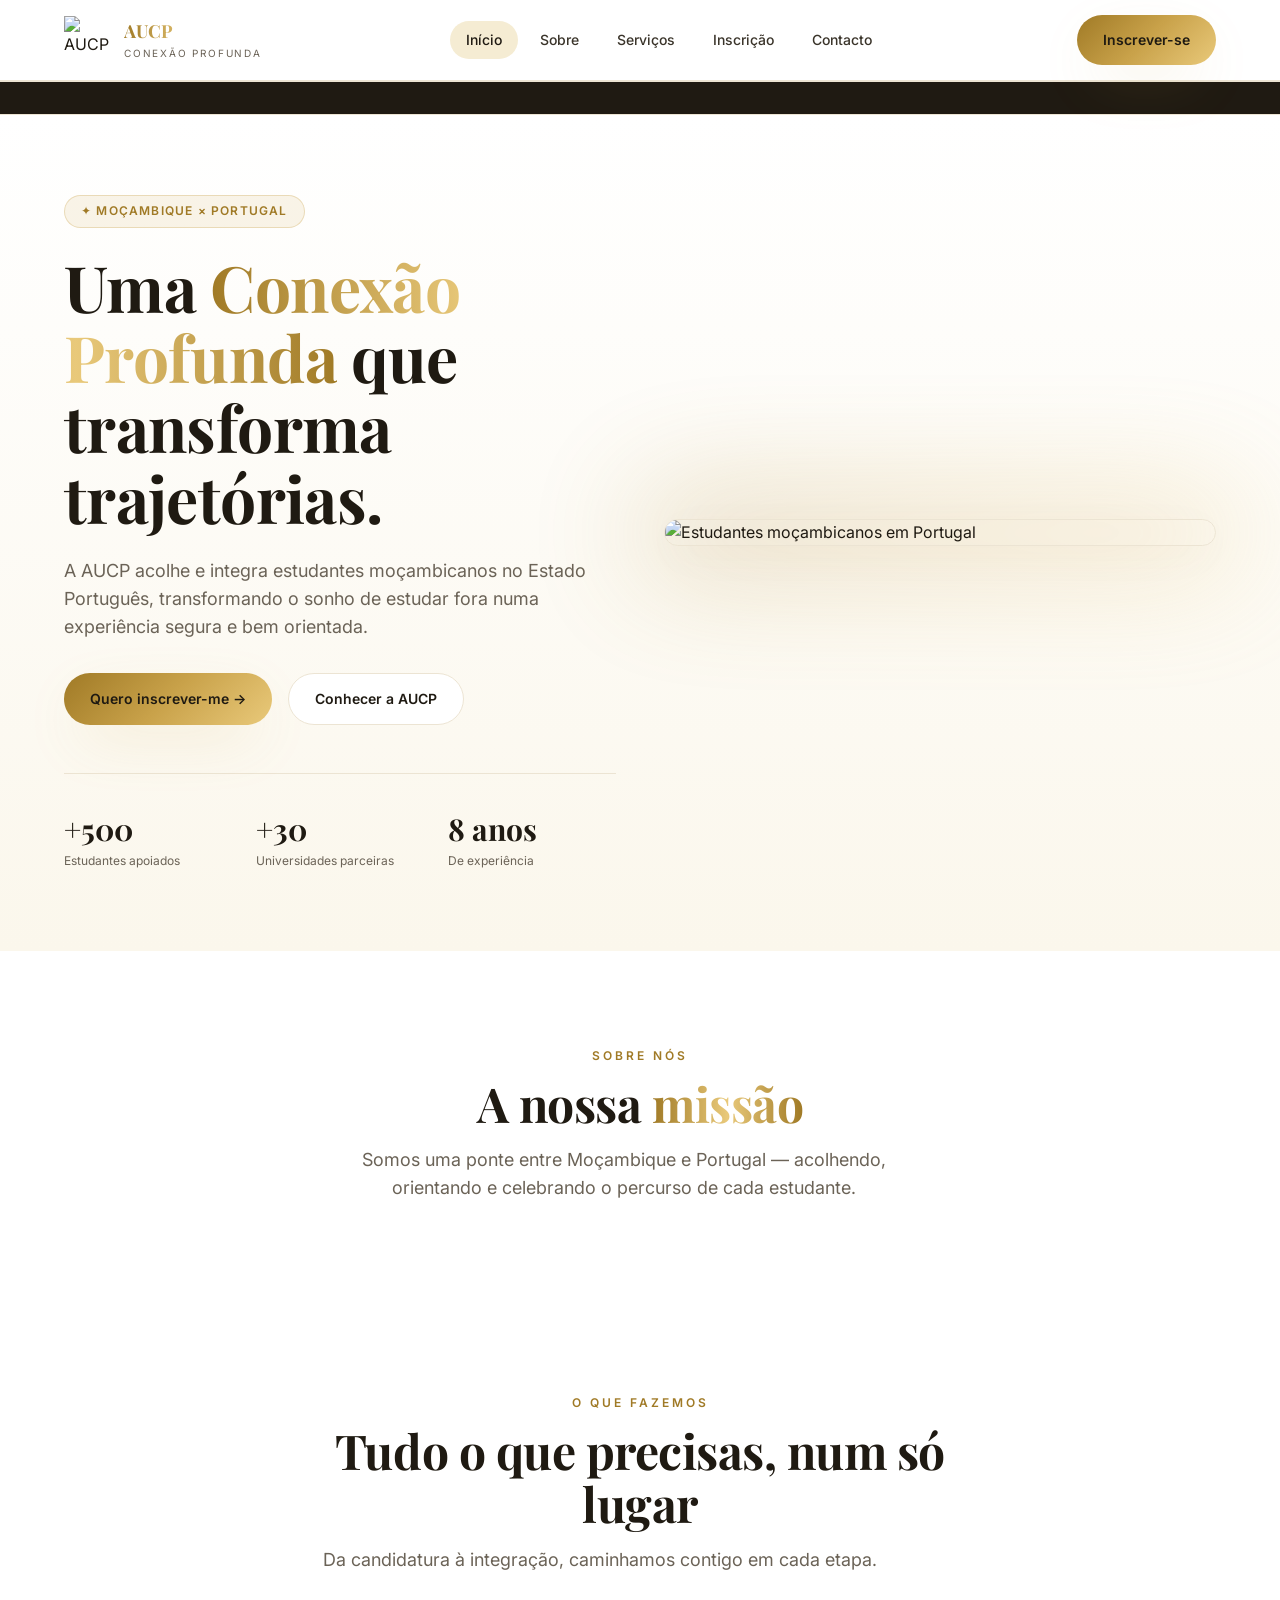
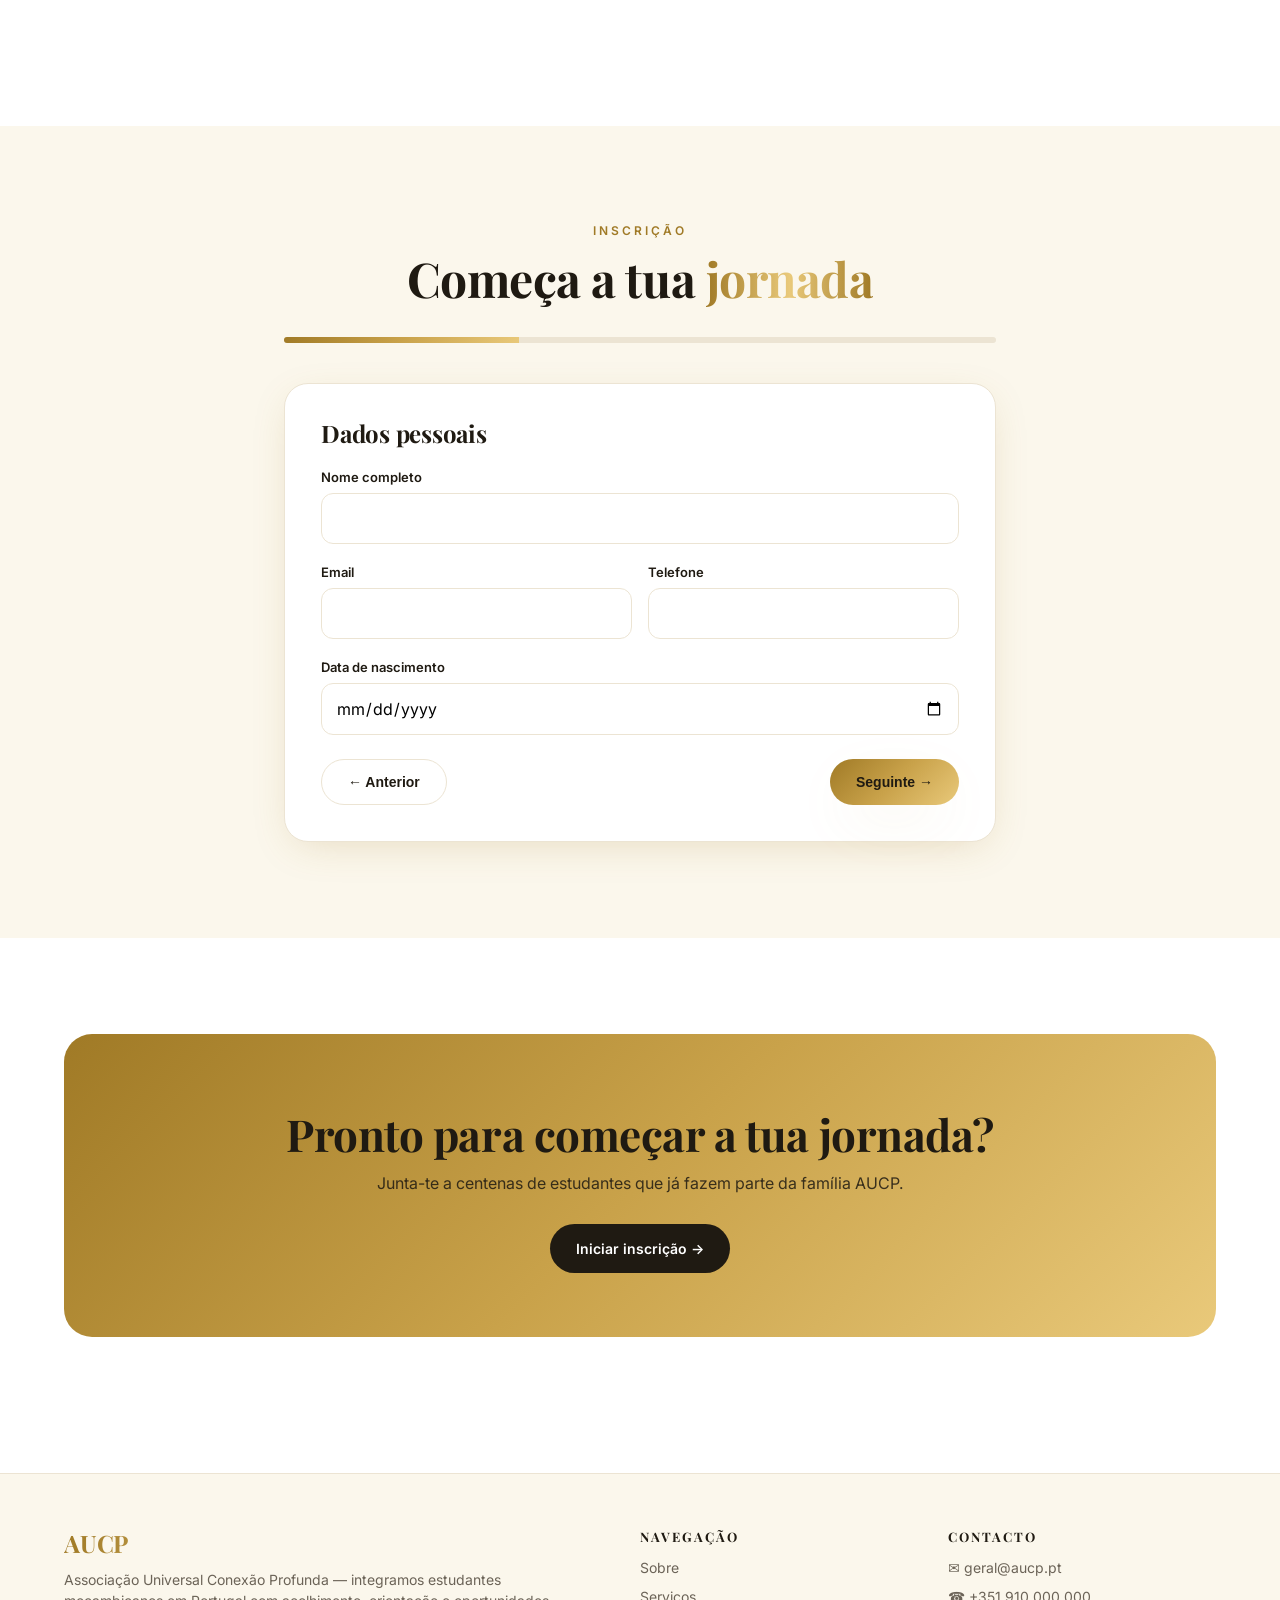
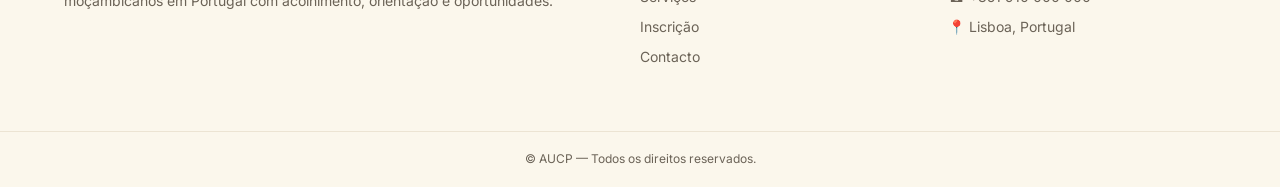
==== index.html @ ed5bcdd0 "Add files via upload" ====
<!DOCTYPE html>
<html lang="pt">
<head>
<meta charset="UTF-8" />
<meta name="viewport" content="width=device-width, initial-scale=1.0" />
<title>AUCP — Associação Universal Conexão Profunda</title>
<meta name="description" content="Integramos estudantes moçambicanos no Estado Português com acolhimento, orientação e oportunidades." />
<link rel="preconnect" href="https://fonts.googleapis.com">
<link rel="preconnect" href="https://fonts.gstatic.com" crossorigin>
<link href="https://fonts.googleapis.com/css2?family=Inter:wght@400;500;600;700&family=Playfair+Display:wght@600;700;800&display=swap" rel="stylesheet">
<link rel="stylesheet" href="styles.css" />
</head>
<body>

<!-- NAVBAR -->
<header class="navbar">
  <div class="container nav-inner">
    <a href="#" class="brand">
      <img src="assets/aucp-logo.png" alt="AUCP" />
      <div>
        <div class="brand-name gold-shimmer">AUCP</div>
        <div class="brand-sub">Conexão Profunda</div>
      </div>
    </a>
    <nav class="nav-links" id="navLinks">
      <a href="#inicio" class="active">Início</a>
      <a href="#sobre">Sobre</a>
      <a href="#servicos">Serviços</a>
      <a href="#inscricao">Inscrição</a>
      <a href="#contacto">Contacto</a>
    </nav>
    <a href="#inscricao" class="btn btn-gold nav-cta">Inscrever-se</a>
    <button class="menu-btn" id="menuBtn" aria-label="Menu">☰</button>
  </div>
</header>

<!-- MARQUEE -->
<div class="marquee">
  <div class="marquee-track" id="marqueeTrack">
    <!-- preenchido por JS -->
  </div>
</div>

<!-- HERO -->
<section id="inicio" class="hero">
  <div class="container hero-grid">
    <div class="float-up">
      <div class="badge">✦ Moçambique × Portugal</div>
      <h1>Uma <span class="gold-shimmer">Conexão Profunda</span> que transforma trajetórias.</h1>
      <p class="lead">A AUCP acolhe e integra estudantes moçambicanos no Estado Português,
        transformando o sonho de estudar fora numa experiência segura e bem orientada.</p>
      <div class="hero-cta">
        <a href="#inscricao" class="btn btn-gold">Quero inscrever-me →</a>
        <a href="#sobre" class="btn btn-outline">Conhecer a AUCP</a>
      </div>
      <dl class="stats">
        <div><dt>+500</dt><dd>Estudantes apoiados</dd></div>
        <div><dt>+30</dt><dd>Universidades parceiras</dd></div>
        <div><dt>8 anos</dt><dd>De experiência</dd></div>
      </dl>
    </div>
    <div class="hero-img-wrap">
      <div class="hero-glow"></div>
      <img src="assets/hero-students.jpg" alt="Estudantes moçambicanos em Portugal" />
    </div>
  </div>
</section>

<!-- SOBRE -->
<section id="sobre" class="section">
  <div class="container center-narrow">
    <p class="eyebrow">Sobre nós</p>
    <h2>A nossa <span class="gold-shimmer">missão</span></h2>
    <p class="lead">Somos uma ponte entre Moçambique e Portugal — acolhendo, orientando e celebrando o percurso de cada estudante.</p>
  </div>
</section>

<!-- SERVIÇOS / FEATURES -->
<section id="servicos" class="section">
  <div class="container">
    <div class="center-narrow">
      <p class="eyebrow">O que fazemos</p>
      <h2>Tudo o que precisas, num só lugar</h2>
      <p class="lead">Da candidatura à integração, caminhamos contigo em cada etapa.</p>
    </div>
    <div class="grid-4" id="featuresGrid"></div>
  </div>
</section>

<!-- INSCRIÇÃO -->
<section id="inscricao" class="section section-soft">
  <div class="container form-wrap">
    <div class="center-narrow">
      <p class="eyebrow">Inscrição</p>
      <h2>Começa a tua <span class="gold-shimmer">jornada</span></h2>
    </div>

    <div class="progress-bar"><div class="progress" id="progress"></div></div>
    <div class="steps-indicator" id="stepsIndicator"></div>

    <form id="inscricaoForm" class="card">
      <!-- Step 1 -->
      <div class="step active" data-step="1">
        <h3>Dados pessoais</h3>
        <div class="field"><label>Nome completo</label><input required name="nome" /></div>
        <div class="row">
          <div class="field"><label>Email</label><input required type="email" name="email" /></div>
          <div class="field"><label>Telefone</label><input required name="telefone" /></div>
        </div>
        <div class="field"><label>Data de nascimento</label><input required type="date" name="nascimento" /></div>
      </div>

      <!-- Step 2 -->
      <div class="step" data-step="2">
        <h3>Académico</h3>
        <div class="field"><label>Universidade pretendida</label><input required name="universidade" /></div>
        <div class="field"><label>Curso</label><input required name="curso" /></div>
        <div class="field">
          <label>Nível</label>
          <select required name="nivel">
            <option value="">Seleciona…</option>
            <option>Licenciatura</option>
            <option>Mestrado</option>
            <option>Doutoramento</option>
          </select>
        </div>
      </div>

      <!-- Step 3 -->
      <div class="step" data-step="3">
        <h3>Apoio pretendido</h3>
        <div class="checks">
          <label><input type="checkbox" name="apoio" value="Visto" /> Visto & legalização</label>
          <label><input type="checkbox" name="apoio" value="Alojamento" /> Alojamento</label>
          <label><input type="checkbox" name="apoio" value="Mentoria" /> Mentoria académica</label>
          <label><input type="checkbox" name="apoio" value="Acolhimento" /> Acolhimento à chegada</label>
        </div>
        <div class="field"><label>Mensagem (opcional)</label><textarea name="mensagem" rows="4"></textarea></div>
      </div>

      <div class="form-actions">
        <button type="button" class="btn btn-outline" id="btnPrev">← Anterior</button>
        <button type="button" class="btn btn-gold" id="btnNext">Seguinte →</button>
        <button type="submit" class="btn btn-gold" id="btnSubmit" style="display:none">Enviar inscrição ✓</button>
      </div>
    </form>

    <div id="successMsg" class="card success" style="display:none">
      <h3>✓ Inscrição enviada!</h3>
      <p>Obrigado. Entraremos em contacto em breve.</p>
    </div>
  </div>
</section>

<!-- CONTACTO / CTA -->
<section id="contacto" class="section">
  <div class="container">
    <div class="cta-band">
      <h2>Pronto para começar a tua jornada?</h2>
      <p>Junta-te a centenas de estudantes que já fazem parte da família AUCP.</p>
      <a href="#inscricao" class="btn btn-dark">Iniciar inscrição →</a>
    </div>
  </div>
</section>

<!-- FOOTER -->
<footer class="footer">
  <div class="container footer-grid">
    <div>
      <h3 class="gold-shimmer">AUCP</h3>
      <p>Associação Universal Conexão Profunda — integramos estudantes moçambicanos em Portugal com acolhimento, orientação e oportunidades.</p>
    </div>
    <div>
      <h4>Navegação</h4>
      <ul><li><a href="#sobre">Sobre</a></li><li><a href="#servicos">Serviços</a></li><li><a href="#inscricao">Inscrição</a></li><li><a href="#contacto">Contacto</a></li></ul>
    </div>
    <div>
      <h4>Contacto</h4>
      <ul>
        <li>✉ geral@aucp.pt</li>
        <li>☎ +351 910 000 000</li>
        <li>📍 Lisboa, Portugal</li>
      </ul>
    </div>
  </div>
  <div class="footer-bottom">© <span id="year"></span> AUCP — Todos os direitos reservados.</div>
</footer>

<script src="script.js"></script>
</body>
</html>
---- styles.css ----
:root{
  --bg:#ffffff;
  --fg:#1f1a12;
  --muted:#6b6357;
  --border:#ece4d3;
  --card:#ffffff;
  --soft:#fbf7ec;
  --gold:#c9a24a;
  --gold-deep:#a07a26;
  --gold-glow:#e9c97a;
  --gradient-gold:linear-gradient(135deg,var(--gold-deep),var(--gold),var(--gold-glow));
  --gradient-soft:linear-gradient(180deg,#fff,#fbf7ec);
  --shadow-gold:0 20px 60px -20px rgba(201,162,74,.45);
  --shadow-elegant:0 10px 40px -12px rgba(160,122,38,.25);
}
*{box-sizing:border-box;margin:0;padding:0}
html{scroll-behavior:smooth}
body{font-family:'Inter',system-ui,sans-serif;color:var(--fg);background:var(--bg);line-height:1.55}
h1,h2,h3,h4{font-family:'Playfair Display',Georgia,serif;letter-spacing:-.01em;line-height:1.1}
a{color:inherit;text-decoration:none}
img{max-width:100%;display:block}
.container{max-width:1200px;margin:0 auto;padding:0 24px}

/* gold shimmer */
.gold-shimmer{
  background:linear-gradient(90deg,var(--gold-deep),var(--gold-glow),var(--gold-deep),var(--gold-glow),var(--gold-deep));
  background-size:200% auto;-webkit-background-clip:text;background-clip:text;color:transparent;
  animation:shimmer 6s linear infinite;
}
@keyframes shimmer{0%{background-position:-200% 0}100%{background-position:200% 0}}

/* NAV */
.navbar{position:sticky;top:0;z-index:50;background:rgba(255,255,255,.85);backdrop-filter:blur(14px);border-bottom:1px solid var(--border)}
.nav-inner{display:flex;align-items:center;justify-content:space-between;height:80px}
.brand{display:flex;align-items:center;gap:12px}
.brand img{width:48px;height:48px;object-fit:contain}
.brand-name{font-family:'Playfair Display',serif;font-weight:700;font-size:18px}
.brand-sub{font-size:10px;letter-spacing:.18em;text-transform:uppercase;color:var(--muted)}
.nav-links{display:flex;gap:6px}
.nav-links a{padding:8px 16px;border-radius:999px;font-size:14px;font-weight:500;color:#3a342a;transition:.2s}
.nav-links a:hover,.nav-links a.active{background:#f5ecd3;color:var(--fg)}
.menu-btn{display:none;background:none;border:none;font-size:26px;cursor:pointer}

/* Buttons */
.btn{display:inline-flex;align-items:center;gap:8px;padding:14px 26px;border-radius:999px;font-weight:600;font-size:14px;cursor:pointer;border:none;transition:.25s;text-align:center}
.btn-gold{background-image:var(--gradient-gold);color:#1f1a12;box-shadow:var(--shadow-gold)}
.btn-gold:hover{transform:scale(1.05)}
.btn-outline{background:#fff;border:1px solid var(--border);color:var(--fg)}
.btn-outline:hover{border-color:var(--gold)}
.btn-dark{background:var(--fg);color:#fff}
.btn-dark:hover{transform:scale(1.05)}

/* Marquee */
.marquee{overflow:hidden;background:var(--fg);color:#fff;border-top:1px solid var(--border);border-bottom:1px solid var(--border)}
.marquee-track{display:flex;gap:48px;padding:16px 0;white-space:nowrap;animation:marquee 35s linear infinite;width:max-content}
.marquee-item{display:flex;align-items:center;gap:12px;font-size:14px;font-weight:500}
.marquee-item .ico{color:var(--gold)}
.marquee-item .sep{color:var(--gold)}
@keyframes marquee{0%{transform:translateX(0)}100%{transform:translateX(-50%)}}

/* Hero */
.hero{position:relative;background:var(--gradient-soft);padding:80px 0}
.hero-grid{display:grid;gap:48px;grid-template-columns:1fr 1fr;align-items:center}
.badge{display:inline-flex;align-items:center;gap:8px;padding:6px 16px;border-radius:999px;background:rgba(201,162,74,.12);border:1px solid rgba(201,162,74,.3);color:var(--gold-deep);font-size:12px;font-weight:600;text-transform:uppercase;letter-spacing:.1em}
.hero h1{font-size:clamp(36px,5vw,72px);margin:24px 0 24px;font-weight:700}
.lead{color:var(--muted);font-size:18px;max-width:560px}
.hero-cta{display:flex;flex-wrap:wrap;gap:16px;margin-top:32px}
.stats{margin-top:48px;padding-top:32px;border-top:1px solid var(--border);display:grid;grid-template-columns:repeat(3,1fr);gap:24px}
.stats dt{font-family:'Playfair Display',serif;font-size:30px;font-weight:700}
.stats dd{font-size:12px;color:var(--muted)}
.hero-img-wrap{position:relative}
.hero-glow{position:absolute;inset:-24px;background:var(--gradient-gold);filter:blur(60px);opacity:.3;border-radius:32px;z-index:0}
.hero-img-wrap img{position:relative;border-radius:32px;border:1px solid var(--border);box-shadow:var(--shadow-elegant);width:100%;height:auto;object-fit:cover}

/* Sections */
.section{padding:96px 0}
.section-soft{background:var(--soft)}
.center-narrow{max-width:640px;margin:0 auto;text-align:center}
.eyebrow{font-size:12px;font-weight:600;letter-spacing:.25em;text-transform:uppercase;color:var(--gold-deep)}
.section h2{font-size:clamp(32px,4vw,48px);font-weight:700;margin:12px 0 16px}

/* Features grid */
.grid-4{display:grid;gap:24px;grid-template-columns:repeat(4,1fr);margin-top:56px}
.feature{padding:28px;border:1px solid var(--border);border-radius:20px;background:#fff;transition:.25s}
.feature:hover{transform:translateY(-4px);border-color:var(--gold);box-shadow:var(--shadow-elegant)}
.feature .icon{display:inline-flex;width:48px;height:48px;border-radius:14px;background-image:var(--gradient-gold);align-items:center;justify-content:center;font-size:22px;color:#1f1a12}
.feature h3{font-size:20px;margin:18px 0 8px}
.feature p{font-size:14px;color:var(--muted)}

/* Form */
.form-wrap{max-width:760px}
.progress-bar{height:6px;background:var(--border);border-radius:999px;margin:32px 0 16px;overflow:hidden}
.progress{height:100%;background-image:var(--gradient-gold);width:33%;transition:width .4s}
.steps-indicator{display:flex;justify-content:center;gap:12px;margin-bottom:24px}
.step-dot{width:32px;height:32px;border-radius:50%;background:#fff;border:2px solid var(--border);display:flex;align-items:center;justify-content:center;font-size:13px;font-weight:600;color:var(--muted)}
.step-dot.active{background-image:var(--gradient-gold);border-color:transparent;color:#1f1a12}
.card{background:#fff;border:1px solid var(--border);border-radius:24px;padding:36px;box-shadow:var(--shadow-elegant)}
.step{display:none;animation:floatUp .5s ease both}
.step.active{display:block}
.step h3{font-size:24px;margin-bottom:20px}
.field{margin-bottom:18px;display:flex;flex-direction:column;gap:6px}
.field label{font-size:13px;font-weight:600}
.field input,.field select,.field textarea{padding:12px 14px;border:1px solid var(--border);border-radius:12px;font:inherit;background:#fff;transition:.2s}
.field input:focus,.field select:focus,.field textarea:focus{outline:none;border-color:var(--gold);box-shadow:0 0 0 3px rgba(201,162,74,.18)}
.row{display:grid;grid-template-columns:1fr 1fr;gap:16px}
.checks{display:grid;grid-template-columns:1fr 1fr;gap:12px;margin-bottom:18px}
.checks label{display:flex;align-items:center;gap:8px;padding:12px;border:1px solid var(--border);border-radius:12px;cursor:pointer;font-size:14px}
.checks label:hover{border-color:var(--gold)}
.form-actions{display:flex;justify-content:space-between;gap:12px;margin-top:24px}
.success{text-align:center;background:linear-gradient(135deg,#fff,#fbf3df);border-color:var(--gold)}
.success h3{font-size:28px;color:var(--gold-deep);margin-bottom:8px}

/* CTA */
.cta-band{background-image:var(--gradient-gold);border-radius:28px;padding:64px 24px;text-align:center;color:#1f1a12}
.cta-band h2{font-size:clamp(28px,4vw,44px);margin-bottom:12px}
.cta-band p{margin-bottom:28px;opacity:.85}

/* Footer */
.footer{border-top:1px solid var(--border);background:#fbf7ec;margin-top:40px}
.footer-grid{display:grid;grid-template-columns:2fr 1fr 1fr;gap:40px;padding:56px 24px}
.footer h3{font-size:24px;margin-bottom:12px}
.footer h4{font-size:13px;text-transform:uppercase;letter-spacing:.15em;margin-bottom:12px}
.footer p,.footer li{font-size:14px;color:var(--muted);margin-bottom:8px;list-style:none}
.footer a:hover{color:var(--fg)}
.footer-bottom{border-top:1px solid var(--border);text-align:center;padding:18px;font-size:12px;color:var(--muted)}

/* anim */
@keyframes floatUp{from{opacity:0;transform:translateY(20px)}to{opacity:1;transform:translateY(0)}}
.float-up{animation:floatUp .8s ease both}

/* Responsive */
@media (max-width: 960px){
  .nav-links,.nav-cta{display:none}
  .menu-btn{display:block}
  .nav-links.open{display:flex;flex-direction:column;position:absolute;top:80px;left:0;right:0;background:#fff;padding:16px 24px;border-bottom:1px solid var(--border)}
  .hero-grid{grid-template-columns:1fr}
  .grid-4{grid-template-columns:repeat(2,1fr)}
  .footer-grid{grid-template-columns:1fr}
  .row,.checks{grid-template-columns:1fr}
  .section{padding:64px 0}
}
@media (max-width: 520px){
  .grid-4{grid-template-columns:1fr}
  .stats{grid-template-columns:1fr 1fr 1fr;gap:12px}
  .stats dt{font-size:22px}
}
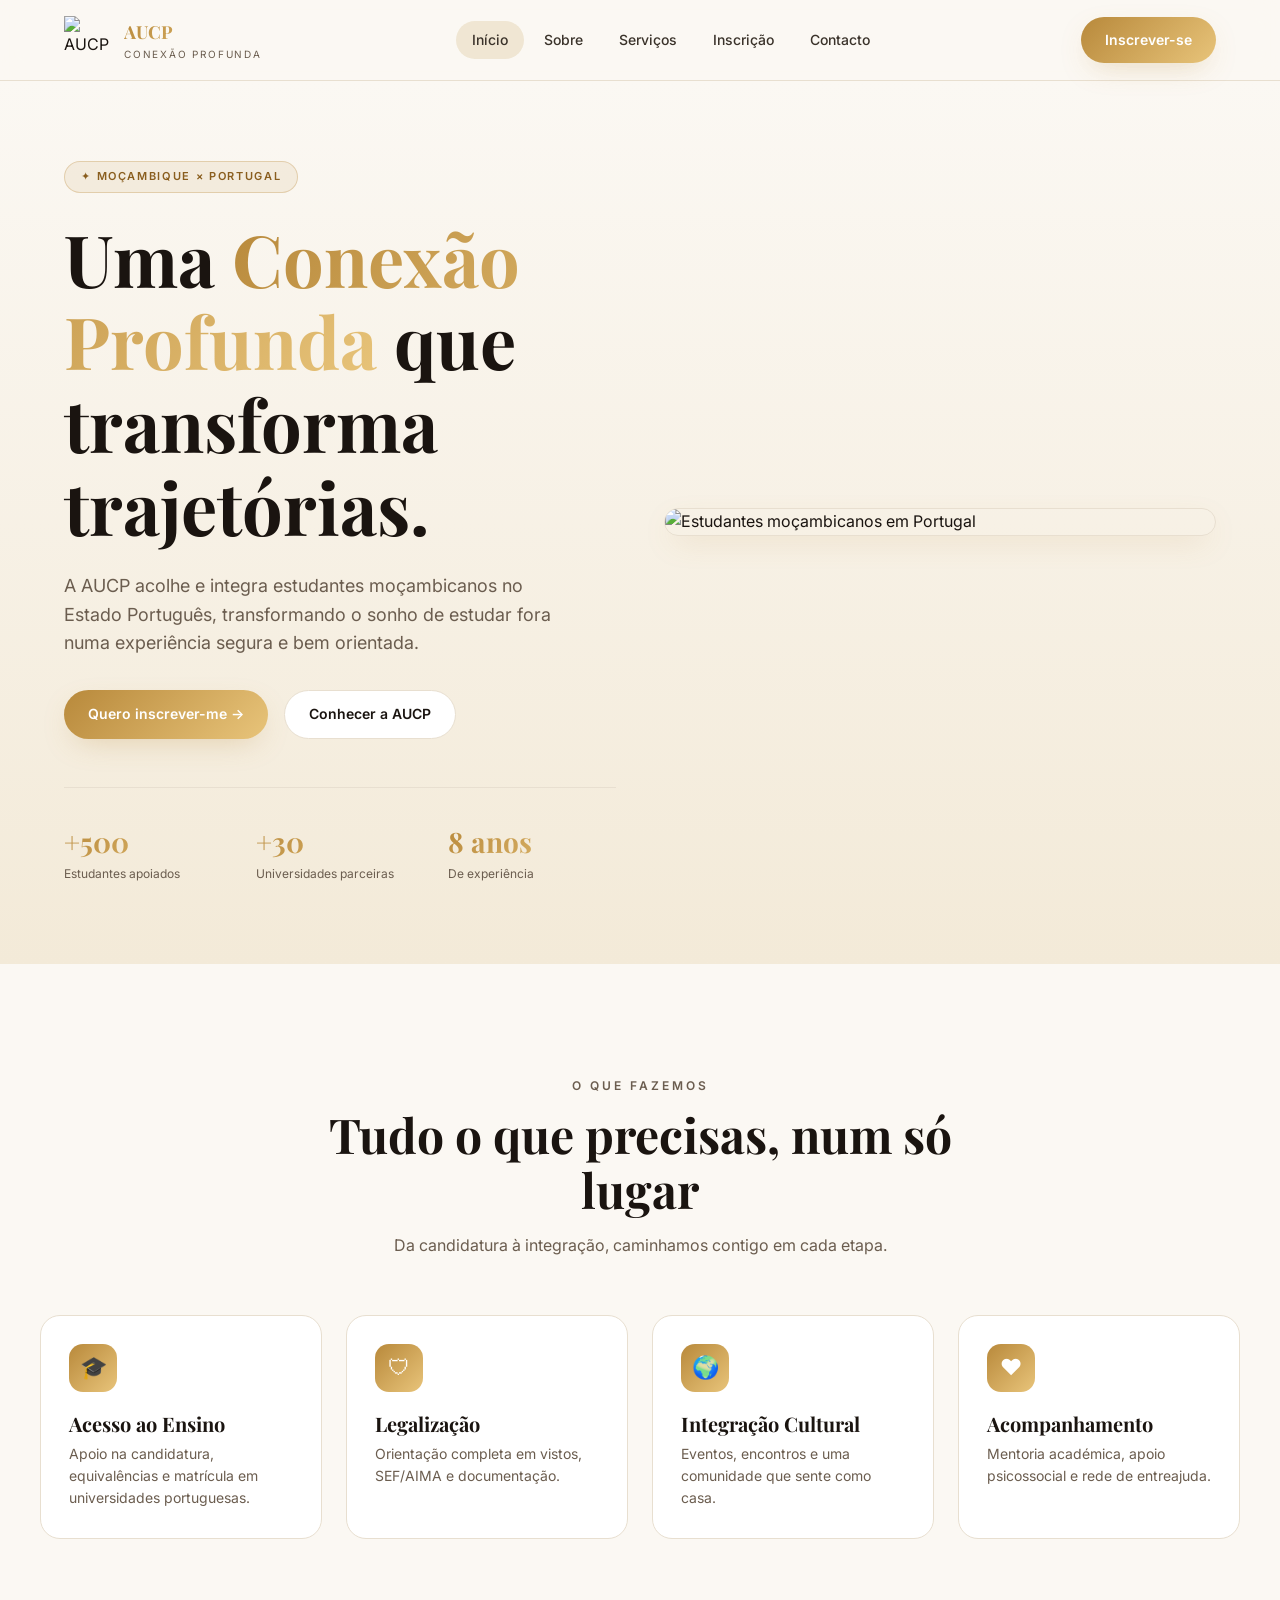
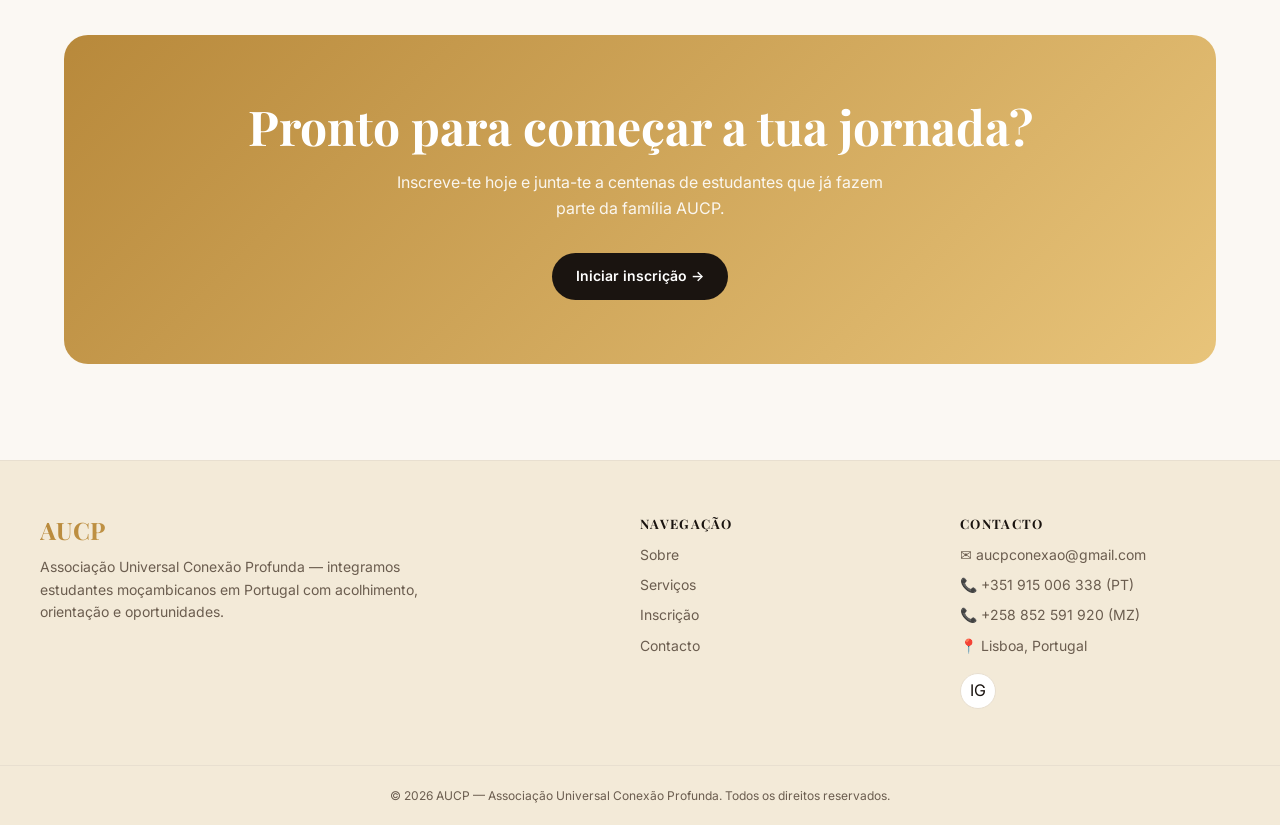
==== commit a8711779: "Add files via upload" ====
--- a/index.html
+++ b/index.html
@@ -1,191 +1,44 @@
-<!DOCTYPE html>
-<html lang="pt">
-<head>
-<meta charset="UTF-8" />
-<meta name="viewport" content="width=device-width, initial-scale=1.0" />
-<title>AUCP — Associação Universal Conexão Profunda</title>
-<meta name="description" content="Integramos estudantes moçambicanos no Estado Português com acolhimento, orientação e oportunidades." />
-<link rel="preconnect" href="https://fonts.googleapis.com">
-<link rel="preconnect" href="https://fonts.gstatic.com" crossorigin>
-<link href="https://fonts.googleapis.com/css2?family=Inter:wght@400;500;600;700&family=Playfair+Display:wght@600;700;800&display=swap" rel="stylesheet">
-<link rel="stylesheet" href="styles.css" />
-</head>
-<body>
+<!doctype html><html lang="pt-PT"><head><meta charset="utf-8"><meta name="viewport" content="width=device-width,initial-scale=1"><title>AUCP — Associação Universal Conexão Profunda</title><meta name="description" content="Integramos estudantes moçambicanos no Estado Português com acolhimento, orientação e oportunidades."><link rel="preconnect" href="https://fonts.googleapis.com"><link rel="preconnect" href="https://fonts.gstatic.com" crossorigin><link href="https://fonts.googleapis.com/css2?family=Inter:wght@400;500;600;700&family=Playfair+Display:wght@600;700&display=swap" rel="stylesheet"><link rel="stylesheet" href="styles.css"><link rel="icon" href="assets/logo.jpeg"></head><body>
+<header class="nav"><div class="container nav-inner">
+<a href="index.html" class="brand"><img src="assets/logo.jpeg" alt="AUCP"><div><div class="brand-name gold">AUCP</div><div class="brand-sub">Conexão Profunda</div></div></a>
+<nav class="nav-links">
+<a data-nav href="index.html">Início</a><a data-nav href="sobre.html">Sobre</a><a data-nav href="servicos.html">Serviços</a><a data-nav href="inscricao.html">Inscrição</a><a data-nav href="contacto.html">Contacto</a>
+</nav>
+<a href="inscricao.html" class="btn btn-gold nav-cta">Inscrever-se</a>
+<button class="menu-btn" id="menuBtn" aria-label="Menu">☰</button>
+</div><div class="mobile-menu" id="mobileMenu">
+<a href="index.html">Início</a><a href="sobre.html">Sobre</a><a href="servicos.html">Serviços</a><a href="inscricao.html">Inscrição</a><a href="contacto.html">Contacto</a>
+</div></header>
+<section class="hero"><div class="container hero-grid">
+<div>
+<span class="chip">✦ Moçambique × Portugal</span>
+<h1>Uma <span class="gold">Conexão Profunda</span> que transforma trajetórias.</h1>
+<p class="lead">A AUCP acolhe e integra estudantes moçambicanos no Estado Português, transformando o sonho de estudar fora numa experiência segura e bem orientada.</p>
+<div class="hero-actions"><a href="inscricao.html" class="btn btn-gold">Quero inscrever-me →</a><a href="sobre.html" class="btn btn-outline">Conhecer a AUCP</a></div>
+<dl class="stats"><div><dt class="gold">+500</dt><dd>Estudantes apoiados</dd></div><div><dt class="gold">+30</dt><dd>Universidades parceiras</dd></div><div><dt class="gold">8 anos</dt><dd>De experiência</dd></div></dl>
+</div>
+<div class="hero-img-wrap"><img src="assets/hero.jpg" alt="Estudantes moçambicanos em Portugal"></div>
+</div></section>
 
-<!-- NAVBAR -->
-<header class="navbar">
-  <div class="container nav-inner">
-    <a href="#" class="brand">
-      <img src="assets/aucp-logo.png" alt="AUCP" />
-      <div>
-        <div class="brand-name gold-shimmer">AUCP</div>
-        <div class="brand-sub">Conexão Profunda</div>
-      </div>
-    </a>
-    <nav class="nav-links" id="navLinks">
-      <a href="#inicio" class="active">Início</a>
-      <a href="#sobre">Sobre</a>
-      <a href="#servicos">Serviços</a>
-      <a href="#inscricao">Inscrição</a>
-      <a href="#contacto">Contacto</a>
-    </nav>
-    <a href="#inscricao" class="btn btn-gold nav-cta">Inscrever-se</a>
-    <button class="menu-btn" id="menuBtn" aria-label="Menu">☰</button>
-  </div>
-</header>
-
-<!-- MARQUEE -->
-<div class="marquee">
-  <div class="marquee-track" id="marqueeTrack">
-    <!-- preenchido por JS -->
-  </div>
+<section class="pad container">
+<div class="section-head"><p class="eyebrow">O que fazemos</p><h2>Tudo o que precisas, num só lugar</h2><p>Da candidatura à integração, caminhamos contigo em cada etapa.</p></div>
+<div class="grid-features">
+<div class="card"><div class="icon-box">🎓</div><h3>Acesso ao Ensino</h3><p>Apoio na candidatura, equivalências e matrícula em universidades portuguesas.</p></div>
+<div class="card"><div class="icon-box">🛡</div><h3>Legalização</h3><p>Orientação completa em vistos, SEF/AIMA e documentação.</p></div>
+<div class="card"><div class="icon-box">🌍</div><h3>Integração Cultural</h3><p>Eventos, encontros e uma comunidade que sente como casa.</p></div>
+<div class="card"><div class="icon-box">♥</div><h3>Acompanhamento</h3><p>Mentoria académica, apoio psicossocial e rede de entreajuda.</p></div>
 </div>
-
-<!-- HERO -->
-<section id="inicio" class="hero">
-  <div class="container hero-grid">
-    <div class="float-up">
-      <div class="badge">✦ Moçambique × Portugal</div>
-      <h1>Uma <span class="gold-shimmer">Conexão Profunda</span> que transforma trajetórias.</h1>
-      <p class="lead">A AUCP acolhe e integra estudantes moçambicanos no Estado Português,
-        transformando o sonho de estudar fora numa experiência segura e bem orientada.</p>
-      <div class="hero-cta">
-        <a href="#inscricao" class="btn btn-gold">Quero inscrever-me →</a>
-        <a href="#sobre" class="btn btn-outline">Conhecer a AUCP</a>
-      </div>
-      <dl class="stats">
-        <div><dt>+500</dt><dd>Estudantes apoiados</dd></div>
-        <div><dt>+30</dt><dd>Universidades parceiras</dd></div>
-        <div><dt>8 anos</dt><dd>De experiência</dd></div>
-      </dl>
-    </div>
-    <div class="hero-img-wrap">
-      <div class="hero-glow"></div>
-      <img src="assets/hero-students.jpg" alt="Estudantes moçambicanos em Portugal" />
-    </div>
-  </div>
 </section>
 
-<!-- SOBRE -->
-<section id="sobre" class="section">
-  <div class="container center-narrow">
-    <p class="eyebrow">Sobre nós</p>
-    <h2>A nossa <span class="gold-shimmer">missão</span></h2>
-    <p class="lead">Somos uma ponte entre Moçambique e Portugal — acolhendo, orientando e celebrando o percurso de cada estudante.</p>
-  </div>
-</section>
-
-<!-- SERVIÇOS / FEATURES -->
-<section id="servicos" class="section">
-  <div class="container">
-    <div class="center-narrow">
-      <p class="eyebrow">O que fazemos</p>
-      <h2>Tudo o que precisas, num só lugar</h2>
-      <p class="lead">Da candidatura à integração, caminhamos contigo em cada etapa.</p>
-    </div>
-    <div class="grid-4" id="featuresGrid"></div>
-  </div>
-</section>
-
-<!-- INSCRIÇÃO -->
-<section id="inscricao" class="section section-soft">
-  <div class="container form-wrap">
-    <div class="center-narrow">
-      <p class="eyebrow">Inscrição</p>
-      <h2>Começa a tua <span class="gold-shimmer">jornada</span></h2>
-    </div>
-
-    <div class="progress-bar"><div class="progress" id="progress"></div></div>
-    <div class="steps-indicator" id="stepsIndicator"></div>
-
-    <form id="inscricaoForm" class="card">
-      <!-- Step 1 -->
-      <div class="step active" data-step="1">
-        <h3>Dados pessoais</h3>
-        <div class="field"><label>Nome completo</label><input required name="nome" /></div>
-        <div class="row">
-          <div class="field"><label>Email</label><input required type="email" name="email" /></div>
-          <div class="field"><label>Telefone</label><input required name="telefone" /></div>
-        </div>
-        <div class="field"><label>Data de nascimento</label><input required type="date" name="nascimento" /></div>
-      </div>
-
-      <!-- Step 2 -->
-      <div class="step" data-step="2">
-        <h3>Académico</h3>
-        <div class="field"><label>Universidade pretendida</label><input required name="universidade" /></div>
-        <div class="field"><label>Curso</label><input required name="curso" /></div>
-        <div class="field">
-          <label>Nível</label>
-          <select required name="nivel">
-            <option value="">Seleciona…</option>
-            <option>Licenciatura</option>
-            <option>Mestrado</option>
-            <option>Doutoramento</option>
-          </select>
-        </div>
-      </div>
-
-      <!-- Step 3 -->
-      <div class="step" data-step="3">
-        <h3>Apoio pretendido</h3>
-        <div class="checks">
-          <label><input type="checkbox" name="apoio" value="Visto" /> Visto & legalização</label>
-          <label><input type="checkbox" name="apoio" value="Alojamento" /> Alojamento</label>
-          <label><input type="checkbox" name="apoio" value="Mentoria" /> Mentoria académica</label>
-          <label><input type="checkbox" name="apoio" value="Acolhimento" /> Acolhimento à chegada</label>
-        </div>
-        <div class="field"><label>Mensagem (opcional)</label><textarea name="mensagem" rows="4"></textarea></div>
-      </div>
-
-      <div class="form-actions">
-        <button type="button" class="btn btn-outline" id="btnPrev">← Anterior</button>
-        <button type="button" class="btn btn-gold" id="btnNext">Seguinte →</button>
-        <button type="submit" class="btn btn-gold" id="btnSubmit" style="display:none">Enviar inscrição ✓</button>
-      </div>
-    </form>
-
-    <div id="successMsg" class="card success" style="display:none">
-      <h3>✓ Inscrição enviada!</h3>
-      <p>Obrigado. Entraremos em contacto em breve.</p>
-    </div>
-  </div>
-</section>
-
-<!-- CONTACTO / CTA -->
-<section id="contacto" class="section">
-  <div class="container">
-    <div class="cta-band">
-      <h2>Pronto para começar a tua jornada?</h2>
-      <p>Junta-te a centenas de estudantes que já fazem parte da família AUCP.</p>
-      <a href="#inscricao" class="btn btn-dark">Iniciar inscrição →</a>
-    </div>
-  </div>
-</section>
-
-<!-- FOOTER -->
-<footer class="footer">
-  <div class="container footer-grid">
-    <div>
-      <h3 class="gold-shimmer">AUCP</h3>
-      <p>Associação Universal Conexão Profunda — integramos estudantes moçambicanos em Portugal com acolhimento, orientação e oportunidades.</p>
-    </div>
-    <div>
-      <h4>Navegação</h4>
-      <ul><li><a href="#sobre">Sobre</a></li><li><a href="#servicos">Serviços</a></li><li><a href="#inscricao">Inscrição</a></li><li><a href="#contacto">Contacto</a></li></ul>
-    </div>
-    <div>
-      <h4>Contacto</h4>
-      <ul>
-        <li>✉ geral@aucp.pt</li>
-        <li>☎ +351 910 000 000</li>
-        <li>📍 Lisboa, Portugal</li>
-      </ul>
-    </div>
-  </div>
-  <div class="footer-bottom">© <span id="year"></span> AUCP — Todos os direitos reservados.</div>
-</footer>
-
-<script src="script.js"></script>
-</body>
-</html>
+<div class="cta-band"><h2>Pronto para começar a tua jornada?</h2><p>Inscreve-te hoje e junta-te a centenas de estudantes que já fazem parte da família AUCP.</p><a href="inscricao.html" class="btn">Iniciar inscrição →</a></div>
+<footer><div class="container footer-grid">
+<div><h3 class="gold">AUCP</h3><p style="margin-top:12px;font-size:14px;color:var(--muted);max-width:420px">Associação Universal Conexão Profunda — integramos estudantes moçambicanos em Portugal com acolhimento, orientação e oportunidades.</p></div>
+<div><h4>Navegação</h4><ul><li><a href="sobre.html">Sobre</a></li><li><a href="servicos.html">Serviços</a></li><li><a href="inscricao.html">Inscrição</a></li><li><a href="contacto.html">Contacto</a></li></ul></div>
+<div><h4>Contacto</h4><ul>
+<li>✉ aucpconexao@gmail.com</li>
+<li>📞 +351 915 006 338 (PT)</li>
+<li>📞 +258 852 591 920 (MZ)</li>
+<li>📍 Lisboa, Portugal</li>
+</ul><div class="socials"><a href="https://www.instagram.com/aucpconexao/" target="_blank" rel="noopener" aria-label="Instagram">IG</a></div></div>
+</div><div class="copy">© <span id="year"></span> AUCP — Associação Universal Conexão Profunda. Todos os direitos reservados.</div></footer>
+<script src="script.js"></script></body></html>
--- a/styles.css
+++ b/styles.css
@@ -1,146 +1,134 @@
+*,*::before,*::after{box-sizing:border-box;margin:0;padding:0}
 :root{
-  --bg:#ffffff;
-  --fg:#1f1a12;
-  --muted:#6b6357;
-  --border:#ece4d3;
-  --card:#ffffff;
-  --soft:#fbf7ec;
-  --gold:#c9a24a;
-  --gold-deep:#a07a26;
-  --gold-glow:#e9c97a;
-  --gradient-gold:linear-gradient(135deg,var(--gold-deep),var(--gold),var(--gold-glow));
-  --gradient-soft:linear-gradient(180deg,#fff,#fbf7ec);
-  --shadow-gold:0 20px 60px -20px rgba(201,162,74,.45);
-  --shadow-elegant:0 10px 40px -12px rgba(160,122,38,.25);
+  --bg:#fbf8f3;--fg:#1a1410;--muted:#6b5d4f;--card:#fff;--border:#e8dfd0;
+  --primary:#b8893b;--primary-deep:#8a5e1f;--primary-glow:#e8c47a;
+  --gradient-gold:linear-gradient(135deg,#b8893b,#e8c47a);
+  --gradient-soft:linear-gradient(180deg,#fbf8f3,#f3ead8);
+  --shadow:0 10px 30px -10px rgba(184,137,59,.35);
 }
-*{box-sizing:border-box;margin:0;padding:0}
 html{scroll-behavior:smooth}
-body{font-family:'Inter',system-ui,sans-serif;color:var(--fg);background:var(--bg);line-height:1.55}
-h1,h2,h3,h4{font-family:'Playfair Display',Georgia,serif;letter-spacing:-.01em;line-height:1.1}
+body{font-family:'Inter',system-ui,-apple-system,sans-serif;background:var(--bg);color:var(--fg);line-height:1.6;-webkit-font-smoothing:antialiased}
+h1,h2,h3,h4{font-family:'Playfair Display',Georgia,serif;line-height:1.15;font-weight:700}
 a{color:inherit;text-decoration:none}
 img{max-width:100%;display:block}
 .container{max-width:1200px;margin:0 auto;padding:0 24px}
+.gold{background:var(--gradient-gold);-webkit-background-clip:text;background-clip:text;color:transparent}
 
-/* gold shimmer */
-.gold-shimmer{
-  background:linear-gradient(90deg,var(--gold-deep),var(--gold-glow),var(--gold-deep),var(--gold-glow),var(--gold-deep));
-  background-size:200% auto;-webkit-background-clip:text;background-clip:text;color:transparent;
-  animation:shimmer 6s linear infinite;
-}
-@keyframes shimmer{0%{background-position:-200% 0}100%{background-position:200% 0}}
-
-/* NAV */
-.navbar{position:sticky;top:0;z-index:50;background:rgba(255,255,255,.85);backdrop-filter:blur(14px);border-bottom:1px solid var(--border)}
+/* Navbar */
+.nav{position:sticky;top:0;z-index:50;backdrop-filter:blur(14px);background:rgba(251,248,243,.85);border-bottom:1px solid var(--border)}
 .nav-inner{display:flex;align-items:center;justify-content:space-between;height:80px}
 .brand{display:flex;align-items:center;gap:12px}
 .brand img{width:48px;height:48px;object-fit:contain}
 .brand-name{font-family:'Playfair Display',serif;font-weight:700;font-size:18px}
 .brand-sub{font-size:10px;letter-spacing:.18em;text-transform:uppercase;color:var(--muted)}
-.nav-links{display:flex;gap:6px}
-.nav-links a{padding:8px 16px;border-radius:999px;font-size:14px;font-weight:500;color:#3a342a;transition:.2s}
-.nav-links a:hover,.nav-links a.active{background:#f5ecd3;color:var(--fg)}
-.menu-btn{display:none;background:none;border:none;font-size:26px;cursor:pointer}
-
-/* Buttons */
-.btn{display:inline-flex;align-items:center;gap:8px;padding:14px 26px;border-radius:999px;font-weight:600;font-size:14px;cursor:pointer;border:none;transition:.25s;text-align:center}
-.btn-gold{background-image:var(--gradient-gold);color:#1f1a12;box-shadow:var(--shadow-gold)}
-.btn-gold:hover{transform:scale(1.05)}
-.btn-outline{background:#fff;border:1px solid var(--border);color:var(--fg)}
-.btn-outline:hover{border-color:var(--gold)}
-.btn-dark{background:var(--fg);color:#fff}
-.btn-dark:hover{transform:scale(1.05)}
-
-/* Marquee */
-.marquee{overflow:hidden;background:var(--fg);color:#fff;border-top:1px solid var(--border);border-bottom:1px solid var(--border)}
-.marquee-track{display:flex;gap:48px;padding:16px 0;white-space:nowrap;animation:marquee 35s linear infinite;width:max-content}
-.marquee-item{display:flex;align-items:center;gap:12px;font-size:14px;font-weight:500}
-.marquee-item .ico{color:var(--gold)}
-.marquee-item .sep{color:var(--gold)}
-@keyframes marquee{0%{transform:translateX(0)}100%{transform:translateX(-50%)}}
+.nav-links{display:none;gap:4px;align-items:center}
+.nav-links a{padding:8px 16px;border-radius:999px;font-size:14px;font-weight:500;color:#3a322a}
+.nav-links a:hover,.nav-links a.active{background:#f0e6d3}
+.btn{display:inline-flex;align-items:center;gap:8px;padding:12px 24px;border-radius:999px;font-weight:600;font-size:14px;cursor:pointer;border:none;transition:transform .2s}
+.btn-gold{background:var(--gradient-gold);color:#fff;box-shadow:var(--shadow)}
+.btn-gold:hover{transform:scale(1.04)}
+.btn-outline{border:1px solid var(--border);background:#fff}
+.btn-outline:hover{border-color:var(--primary)}
+.nav-cta{display:none}
+.menu-btn{background:none;border:none;padding:8px;cursor:pointer;font-size:24px}
+.mobile-menu{display:none;border-top:1px solid var(--border);background:#fff;padding:16px 24px;flex-direction:column;gap:4px}
+.mobile-menu.open{display:flex}
+.mobile-menu a{padding:12px;border-radius:8px;font-weight:500}
+.mobile-menu a:hover{background:#f0e6d3}
+@media(min-width:768px){.nav-links,.nav-cta{display:flex}.menu-btn{display:none}.mobile-menu{display:none!important}}
 
 /* Hero */
-.hero{position:relative;background:var(--gradient-soft);padding:80px 0}
-.hero-grid{display:grid;gap:48px;grid-template-columns:1fr 1fr;align-items:center}
-.badge{display:inline-flex;align-items:center;gap:8px;padding:6px 16px;border-radius:999px;background:rgba(201,162,74,.12);border:1px solid rgba(201,162,74,.3);color:var(--gold-deep);font-size:12px;font-weight:600;text-transform:uppercase;letter-spacing:.1em}
-.hero h1{font-size:clamp(36px,5vw,72px);margin:24px 0 24px;font-weight:700}
-.lead{color:var(--muted);font-size:18px;max-width:560px}
-.hero-cta{display:flex;flex-wrap:wrap;gap:16px;margin-top:32px}
-.stats{margin-top:48px;padding-top:32px;border-top:1px solid var(--border);display:grid;grid-template-columns:repeat(3,1fr);gap:24px}
-.stats dt{font-family:'Playfair Display',serif;font-size:30px;font-weight:700}
+.hero{background:var(--gradient-soft);padding:80px 0}
+.hero-grid{display:grid;gap:48px;grid-template-columns:1fr}
+@media(min-width:992px){.hero-grid{grid-template-columns:1fr 1fr;align-items:center}}
+.chip{display:inline-flex;align-items:center;gap:8px;border:1px solid rgba(184,137,59,.3);background:rgba(184,137,59,.1);color:var(--primary-deep);padding:6px 16px;border-radius:999px;font-size:11px;font-weight:600;text-transform:uppercase;letter-spacing:.15em}
+.hero h1{font-size:clamp(40px,6vw,72px);margin-top:24px}
+.hero p.lead{font-size:18px;color:var(--muted);margin-top:24px;max-width:520px}
+.hero-actions{margin-top:32px;display:flex;flex-wrap:wrap;gap:16px}
+.stats{margin-top:48px;display:grid;grid-template-columns:repeat(3,1fr);gap:24px;border-top:1px solid var(--border);padding-top:32px}
+.stats dt{font-family:'Playfair Display',serif;font-size:28px;font-weight:700}
 .stats dd{font-size:12px;color:var(--muted)}
 .hero-img-wrap{position:relative}
-.hero-glow{position:absolute;inset:-24px;background:var(--gradient-gold);filter:blur(60px);opacity:.3;border-radius:32px;z-index:0}
-.hero-img-wrap img{position:relative;border-radius:32px;border:1px solid var(--border);box-shadow:var(--shadow-elegant);width:100%;height:auto;object-fit:cover}
+.hero-img-wrap::before{content:'';position:absolute;inset:-24px;background:var(--gradient-gold);opacity:.3;filter:blur(60px);border-radius:32px;z-index:-1}
+.hero-img-wrap img{border-radius:32px;border:1px solid var(--border);box-shadow:var(--shadow);width:100%;height:100%;object-fit:cover}
 
 /* Sections */
-.section{padding:96px 0}
-.section-soft{background:var(--soft)}
-.center-narrow{max-width:640px;margin:0 auto;text-align:center}
-.eyebrow{font-size:12px;font-weight:600;letter-spacing:.25em;text-transform:uppercase;color:var(--gold-deep)}
-.section h2{font-size:clamp(32px,4vw,48px);font-weight:700;margin:12px 0 16px}
+section.pad{padding:96px 0}
+.section-head{max-width:640px;margin:0 auto;text-align:center}
+.eyebrow{font-size:12px;font-weight:600;letter-spacing:.25em;text-transform:uppercase;color:var(--primary-deep)}
+.section-head h2{font-size:clamp(32px,4vw,48px);margin-top:12px}
+.section-head p{color:var(--muted);margin-top:16px}
 
-/* Features grid */
-.grid-4{display:grid;gap:24px;grid-template-columns:repeat(4,1fr);margin-top:56px}
-.feature{padding:28px;border:1px solid var(--border);border-radius:20px;background:#fff;transition:.25s}
-.feature:hover{transform:translateY(-4px);border-color:var(--gold);box-shadow:var(--shadow-elegant)}
-.feature .icon{display:inline-flex;width:48px;height:48px;border-radius:14px;background-image:var(--gradient-gold);align-items:center;justify-content:center;font-size:22px;color:#1f1a12}
-.feature h3{font-size:20px;margin:18px 0 8px}
-.feature p{font-size:14px;color:var(--muted)}
+/* Cards grid */
+.grid-features{margin-top:56px;display:grid;gap:24px;grid-template-columns:1fr}
+@media(min-width:640px){.grid-features{grid-template-columns:1fr 1fr}}
+@media(min-width:992px){.grid-features{grid-template-columns:repeat(4,1fr)}}
+.card{background:var(--card);border:1px solid var(--border);border-radius:20px;padding:28px;transition:transform .25s,box-shadow .25s,border-color .25s}
+.card:hover{transform:translateY(-4px);border-color:var(--primary);box-shadow:var(--shadow)}
+.icon-box{width:48px;height:48px;border-radius:14px;background:var(--gradient-gold);color:#fff;display:inline-flex;align-items:center;justify-content:center;font-size:22px}
+.card h3{font-size:20px;margin-top:20px}
+.card p{font-size:14px;color:var(--muted);margin-top:8px}
+
+/* CTA */
+.cta-band{margin:0 24px 96px;max-width:1152px;margin-left:auto;margin-right:auto;background:var(--gradient-gold);border-radius:24px;padding:64px 24px;text-align:center;color:#fff}
+.cta-band h2{font-size:clamp(28px,4vw,48px)}
+.cta-band p{opacity:.9;margin-top:16px;max-width:520px;margin-left:auto;margin-right:auto}
+.cta-band .btn{margin-top:32px;background:#1a1410;color:#fff}
+
+/* Pillars (sobre) */
+.pillars{display:grid;gap:24px;grid-template-columns:1fr;margin-top:56px}
+@media(min-width:768px){.pillars{grid-template-columns:repeat(3,1fr)}}
+.pillars .card .icon-box{width:56px;height:56px;border-radius:18px;font-size:26px}
+.history{margin-top:80px;background:#f3ead8;border:1px solid var(--border);border-radius:24px;padding:48px;display:grid;gap:32px}
+@media(min-width:768px){.history{grid-template-columns:1fr 1fr}}
+.history ul{list-style:none;display:flex;flex-direction:column;gap:16px}
+.history li{display:flex;gap:16px;align-items:flex-start;font-weight:500}
+.history li::before{content:'';width:8px;height:8px;border-radius:999px;background:var(--gradient-gold);margin-top:10px;flex-shrink:0}
+
+/* Contact */
+.contact-grid{max-width:1100px;margin:56px auto 0;display:grid;gap:24px;grid-template-columns:1fr}
+@media(min-width:640px){.contact-grid{grid-template-columns:1fr 1fr}}
+@media(min-width:992px){.contact-grid{grid-template-columns:repeat(4,1fr)}}
+.contact-card{background:#fff;border:1px solid var(--border);border-radius:20px;padding:28px;text-align:center}
+.contact-card .icon-box{margin:0 auto}
+.contact-card .label{font-size:11px;text-transform:uppercase;letter-spacing:.15em;color:var(--muted);margin-top:16px;font-weight:600}
+.contact-card .value{font-weight:500;margin-top:4px;word-break:break-word}
 
 /* Form */
-.form-wrap{max-width:760px}
-.progress-bar{height:6px;background:var(--border);border-radius:999px;margin:32px 0 16px;overflow:hidden}
-.progress{height:100%;background-image:var(--gradient-gold);width:33%;transition:width .4s}
-.steps-indicator{display:flex;justify-content:center;gap:12px;margin-bottom:24px}
-.step-dot{width:32px;height:32px;border-radius:50%;background:#fff;border:2px solid var(--border);display:flex;align-items:center;justify-content:center;font-size:13px;font-weight:600;color:var(--muted)}
-.step-dot.active{background-image:var(--gradient-gold);border-color:transparent;color:#1f1a12}
-.card{background:#fff;border:1px solid var(--border);border-radius:24px;padding:36px;box-shadow:var(--shadow-elegant)}
-.step{display:none;animation:floatUp .5s ease both}
-.step.active{display:block}
-.step h3{font-size:24px;margin-bottom:20px}
-.field{margin-bottom:18px;display:flex;flex-direction:column;gap:6px}
-.field label{font-size:13px;font-weight:600}
-.field input,.field select,.field textarea{padding:12px 14px;border:1px solid var(--border);border-radius:12px;font:inherit;background:#fff;transition:.2s}
-.field input:focus,.field select:focus,.field textarea:focus{outline:none;border-color:var(--gold);box-shadow:0 0 0 3px rgba(201,162,74,.18)}
-.row{display:grid;grid-template-columns:1fr 1fr;gap:16px}
-.checks{display:grid;grid-template-columns:1fr 1fr;gap:12px;margin-bottom:18px}
-.checks label{display:flex;align-items:center;gap:8px;padding:12px;border:1px solid var(--border);border-radius:12px;cursor:pointer;font-size:14px}
-.checks label:hover{border-color:var(--gold)}
-.form-actions{display:flex;justify-content:space-between;gap:12px;margin-top:24px}
-.success{text-align:center;background:linear-gradient(135deg,#fff,#fbf3df);border-color:var(--gold)}
-.success h3{font-size:28px;color:var(--gold-deep);margin-bottom:8px}
+.form-wrap{max-width:760px;margin:48px auto 0;background:#fff;border:1px solid var(--border);border-radius:24px;padding:40px}
+.form-row{display:grid;gap:20px;grid-template-columns:1fr;margin-bottom:20px}
+@media(min-width:640px){.form-row.two{grid-template-columns:1fr 1fr}}
+label{display:block;font-size:13px;font-weight:600;margin-bottom:8px}
+input,select,textarea{width:100%;padding:12px 14px;border-radius:12px;border:1px solid var(--border);background:#fbf8f3;font-family:inherit;font-size:14px;color:inherit}
+input:focus,select:focus,textarea:focus{outline:none;border-color:var(--primary);background:#fff}
+textarea{min-height:120px;resize:vertical}
+.form-actions{margin-top:8px;text-align:center}
+.form-msg{margin-top:16px;text-align:center;font-size:14px}
+.form-msg.ok{color:#1f7a3b}
+.form-msg.err{color:#a8331f}
 
-/* CTA */
-.cta-band{background-image:var(--gradient-gold);border-radius:28px;padding:64px 24px;text-align:center;color:#1f1a12}
-.cta-band h2{font-size:clamp(28px,4vw,44px);margin-bottom:12px}
-.cta-band p{margin-bottom:28px;opacity:.85}
+/* Services list */
+.services{margin-top:56px;display:grid;gap:24px;grid-template-columns:1fr}
+@media(min-width:768px){.services{grid-template-columns:1fr 1fr}}
+.service{background:#fff;border:1px solid var(--border);border-radius:20px;padding:32px}
+.service h3{font-size:22px;margin-top:16px}
+.service ul{margin-top:12px;list-style:none;display:flex;flex-direction:column;gap:8px;font-size:14px;color:var(--muted)}
+.service li::before{content:'✦ ';color:var(--primary)}
 
 /* Footer */
-.footer{border-top:1px solid var(--border);background:#fbf7ec;margin-top:40px}
-.footer-grid{display:grid;grid-template-columns:2fr 1fr 1fr;gap:40px;padding:56px 24px}
-.footer h3{font-size:24px;margin-bottom:12px}
-.footer h4{font-size:13px;text-transform:uppercase;letter-spacing:.15em;margin-bottom:12px}
-.footer p,.footer li{font-size:14px;color:var(--muted);margin-bottom:8px;list-style:none}
-.footer a:hover{color:var(--fg)}
-.footer-bottom{border-top:1px solid var(--border);text-align:center;padding:18px;font-size:12px;color:var(--muted)}
+footer{border-top:1px solid var(--border);background:#f3ead8;margin-top:40px}
+.footer-grid{display:grid;gap:40px;grid-template-columns:1fr;padding:56px 0}
+@media(min-width:768px){.footer-grid{grid-template-columns:2fr 1fr 1fr}}
+footer h3{font-family:'Playfair Display',serif;font-size:24px}
+footer h4{font-size:13px;text-transform:uppercase;letter-spacing:.1em;margin-bottom:12px}
+footer ul{list-style:none;display:flex;flex-direction:column;gap:8px;font-size:14px;color:var(--muted)}
+footer a:hover{color:var(--fg)}
+.socials{margin-top:16px;display:flex;gap:12px}
+.socials a{border:1px solid var(--border);border-radius:999px;width:36px;height:36px;display:inline-flex;align-items:center;justify-content:center;background:#fff}
+.socials a:hover{border-color:var(--primary);color:var(--primary)}
+.copy{border-top:1px solid var(--border);padding:20px 0;text-align:center;font-size:12px;color:var(--muted)}
 
-/* anim */
-@keyframes floatUp{from{opacity:0;transform:translateY(20px)}to{opacity:1;transform:translateY(0)}}
-.float-up{animation:floatUp .8s ease both}
-
-/* Responsive */
-@media (max-width: 960px){
-  .nav-links,.nav-cta{display:none}
-  .menu-btn{display:block}
-  .nav-links.open{display:flex;flex-direction:column;position:absolute;top:80px;left:0;right:0;background:#fff;padding:16px 24px;border-bottom:1px solid var(--border)}
-  .hero-grid{grid-template-columns:1fr}
-  .grid-4{grid-template-columns:repeat(2,1fr)}
-  .footer-grid{grid-template-columns:1fr}
-  .row,.checks{grid-template-columns:1fr}
-  .section{padding:64px 0}
-}
-@media (max-width: 520px){
-  .grid-4{grid-template-columns:1fr}
-  .stats{grid-template-columns:1fr 1fr 1fr;gap:12px}
-  .stats dt{font-size:22px}
-}
+/* Page header */
+.page-head{padding:80px 0 40px;text-align:center}
+.page-head h1{font-size:clamp(40px,6vw,64px);margin-top:12px}
+.page-head p{color:var(--muted);margin-top:16px;max-width:600px;margin-left:auto;margin-right:auto;font-size:18px}
